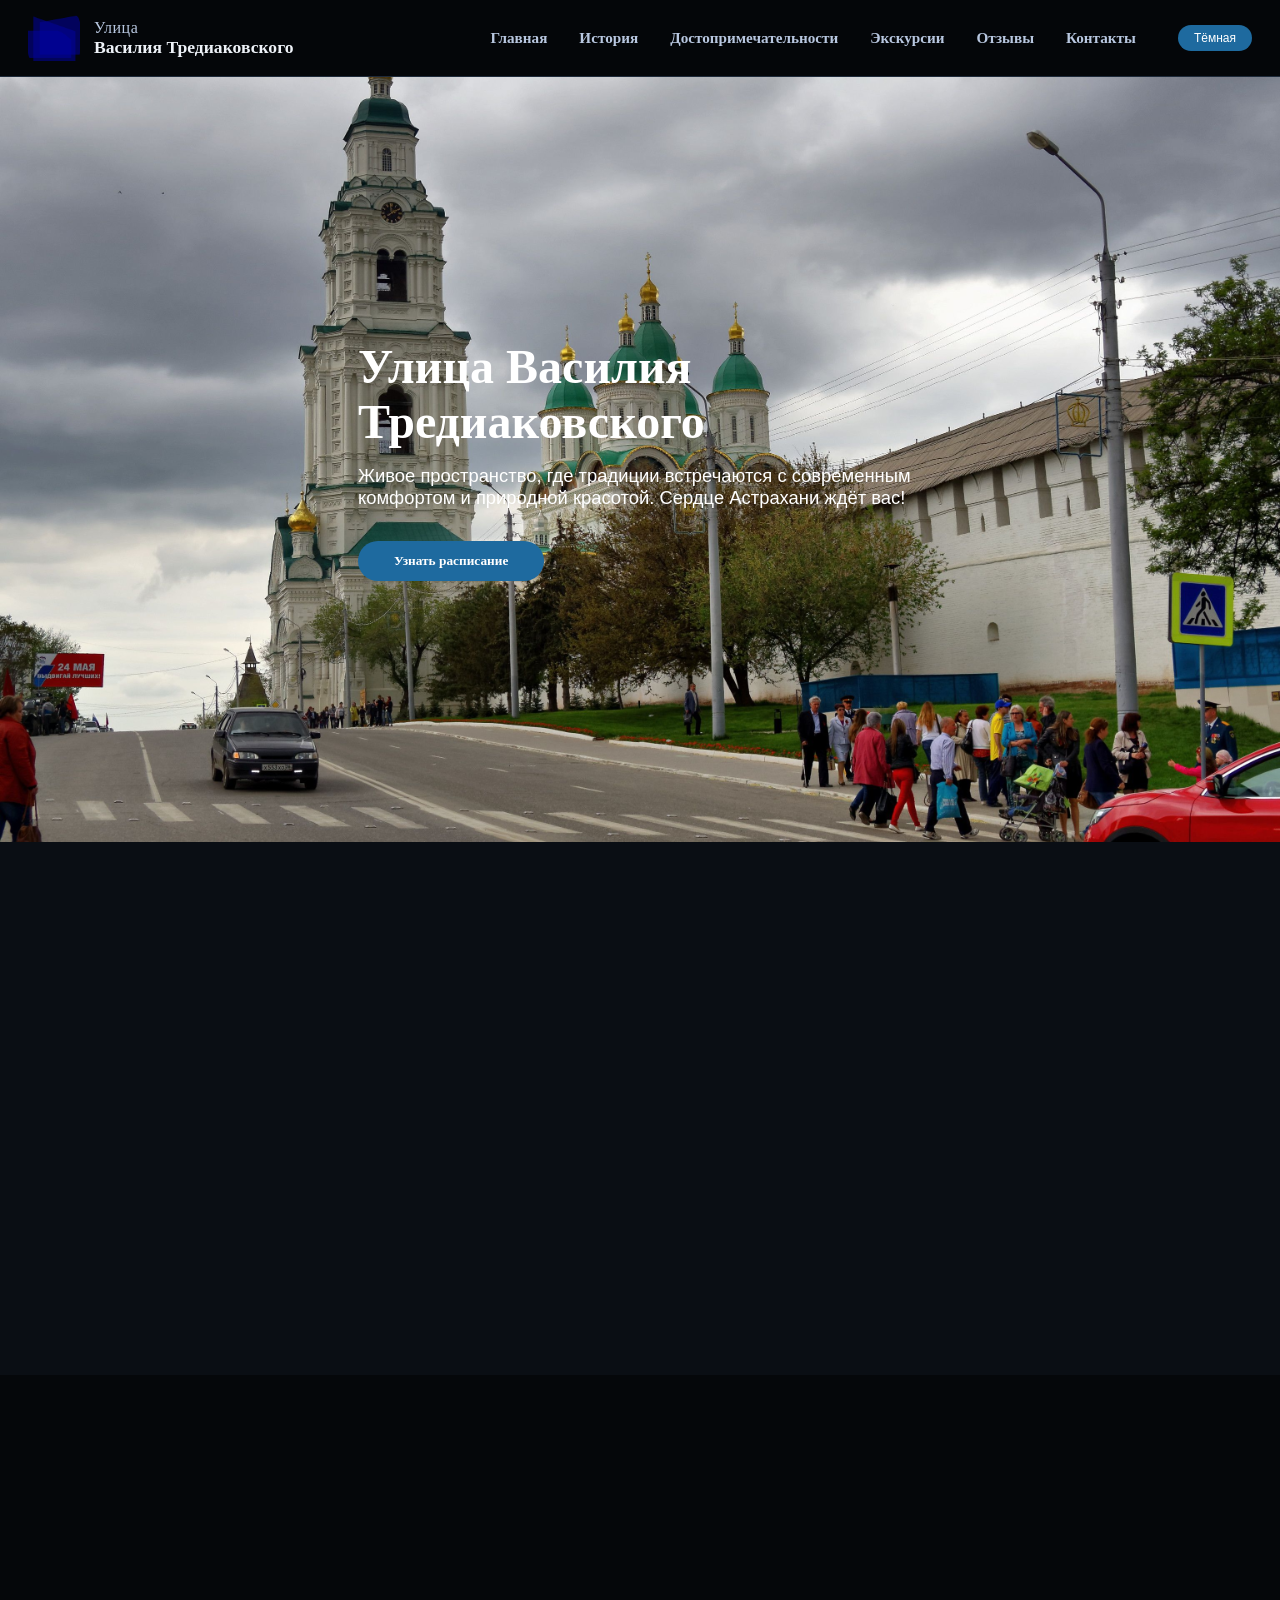
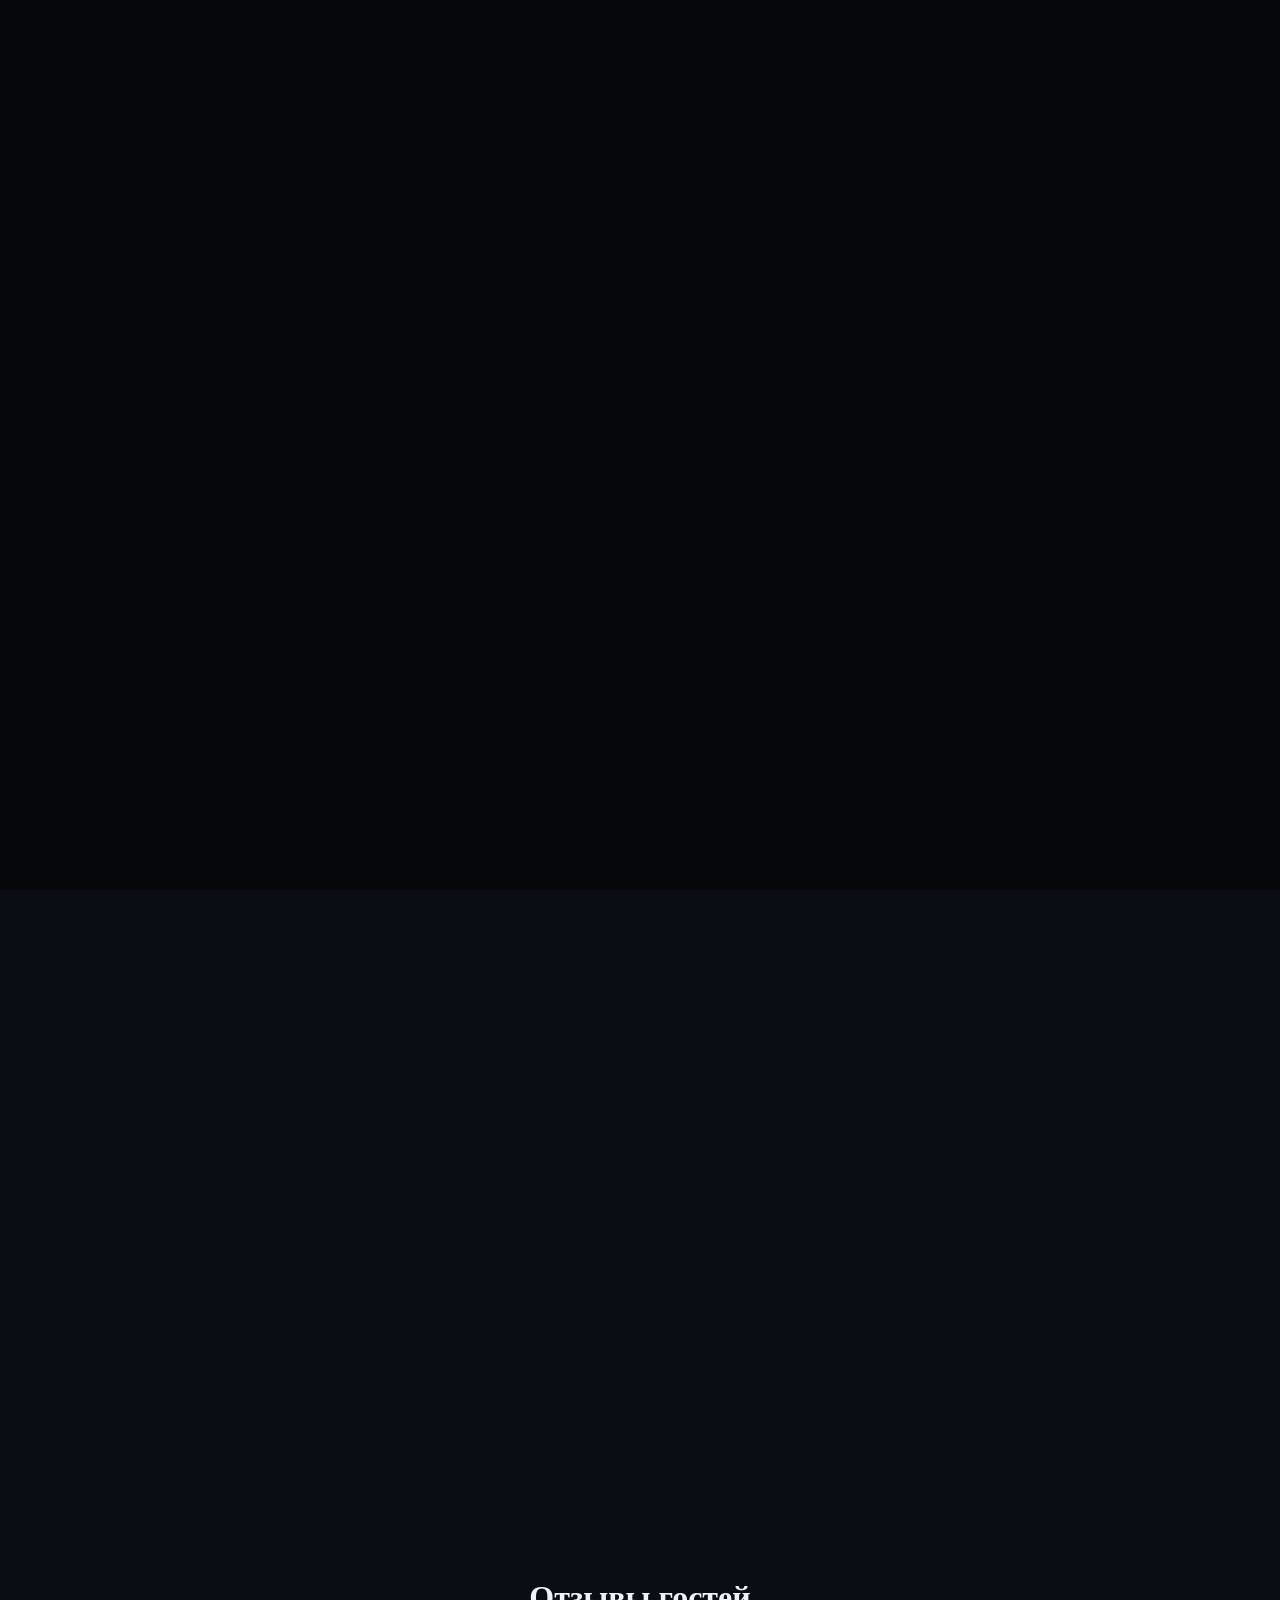
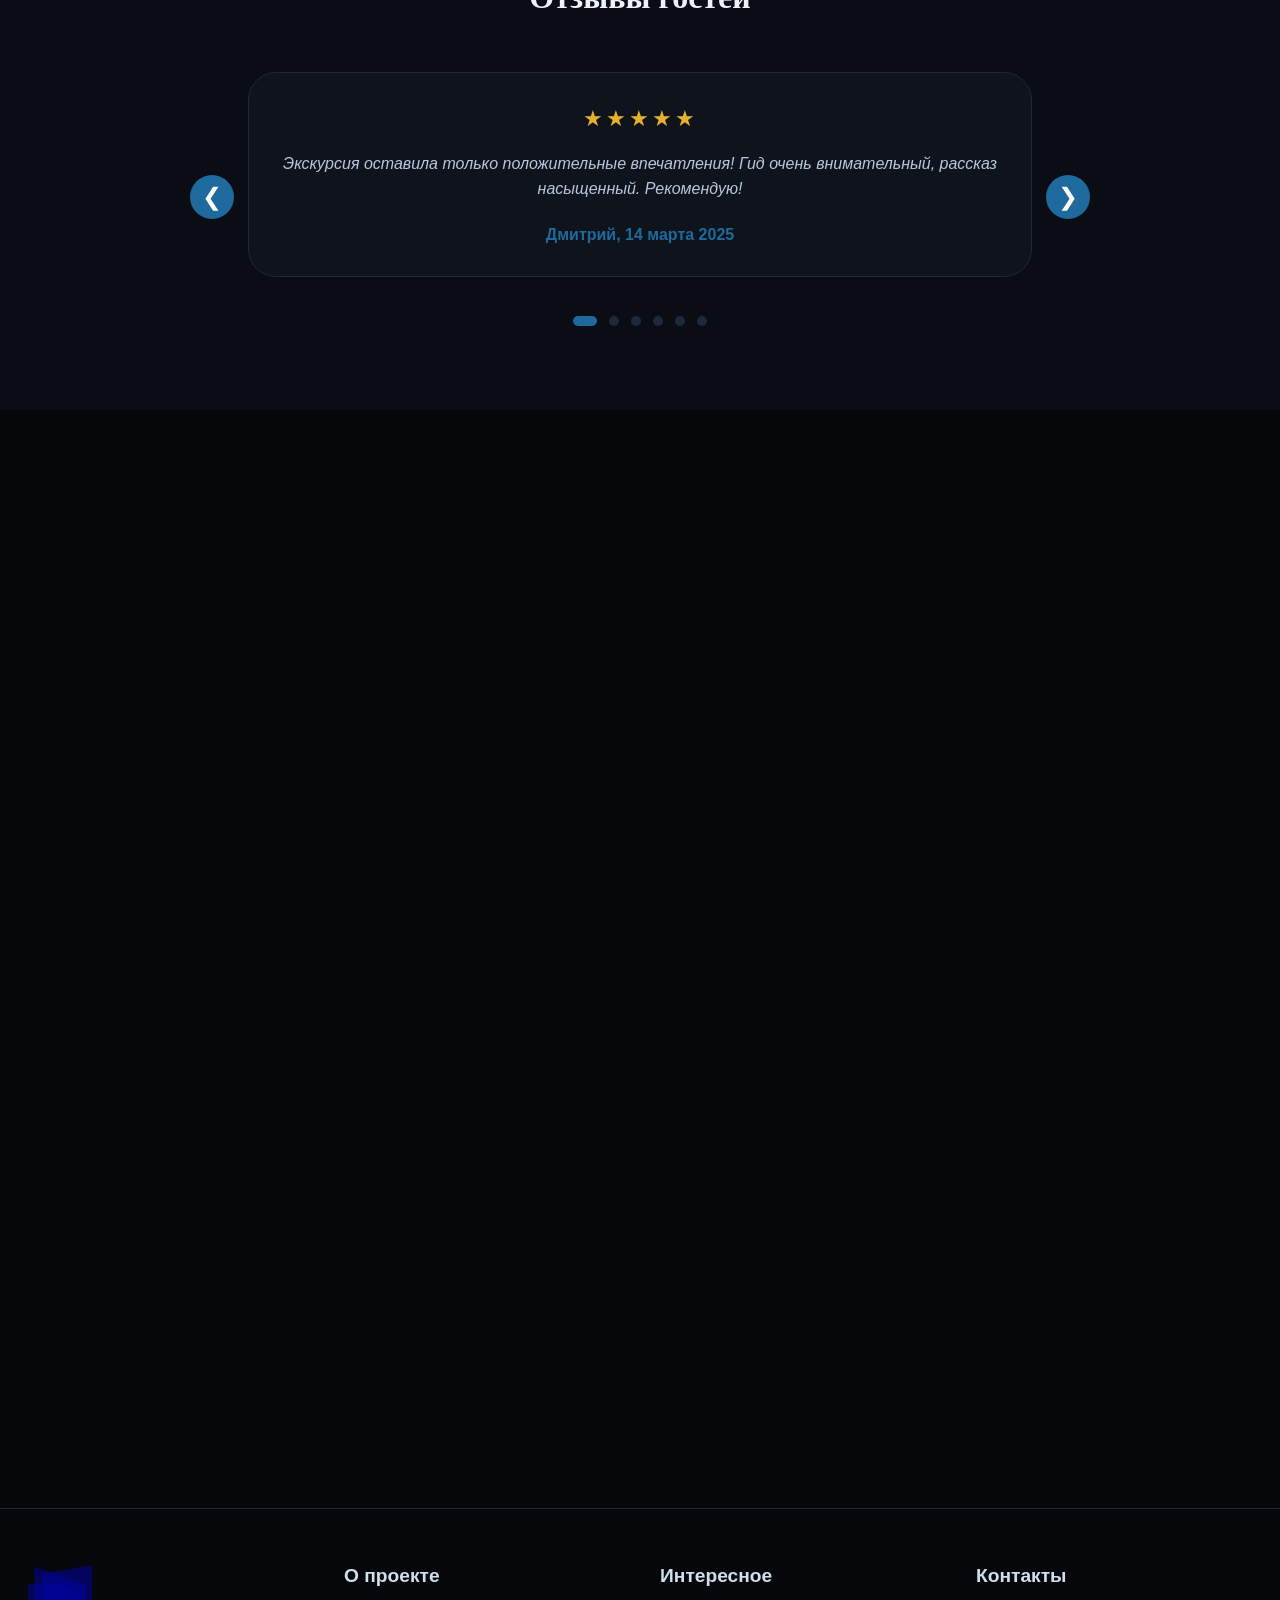
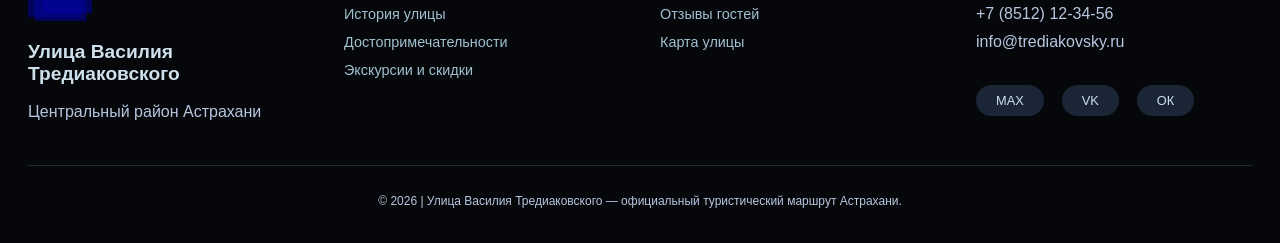
==== index.html @ 089f598d "Add files via upload" ====
<!DOCTYPE html>
<html lang="ru">

<head>
    <meta charset="UTF-8">
    <meta name="viewport" content="width=device-width, initial-scale=1.0, user-scalable=yes">
    <title>Улица Василия Тредиаковского | Астрахань</title>
    <link rel="stylesheet" href="./css/style.css">
    <script src="https://api-maps.yandex.ru/2.1/?&lang=ru_RU" type="text/javascript"></script>
</head>

<body>
    <header class="navbar">
        <div class="nav-container">
            <div class="logo">
                <img class="logo-img" src="/images/logo1.png" alt="Логотип улицы" loading="lazy">
                <div class="logo-text">
                    <span class="top">Улица</span>
                    <span class="main">Василия Тредиаковского</span>
                </div>
            </div>
            <div class="hamburger" id="hamburger"><span></span><span></span><span></span></div>
            <ul class="nav-menu" id="navMenu">
                <li><a data-link="home">Главная</a></li>
                <li><a data-link="history">История</a></li>
                <li><a data-link="sights">Достопримечательности</a></li>
                <li><a data-link="offers">Экскурсии</a></li>
                <li><a data-link="reviews">Отзывы</a></li>
                <li><a data-link="contact">Контакты</a></li>
                <li><button class="theme-toggle" id="themeToggle">Тёмная</button></li>
            </ul>
        </div>
        <div id="menuOverlay" class="menu-overlay"></div>
    </header>

    <main>
        <section id="home" class="hero">
            <div class="container hero-content">
                <h1>Улица Василия Тредиаковского</h1>
                <p>Живое пространство, где традиции встречаются с современным комфортом и природной красотой. Сердце
                    Астрахани ждёт вас!</p>
                <button class="btn-hero" id="exploreBtn">Узнать расписание</button>
            </div>
        </section>

        <section id="history" class="history">
            <div class="container two-col animate-on-scroll">
                <div class="history-img"><img src="/images/История.jpg" alt="Астрахань историческая" loading="lazy">
                </div>
                <div class="history-text">
                    <h2>История в камне и зелени</h2>
                    <p>Улица Василия Тредиаковского — старейшая магистраль центра Астрахани. Названная в честь великого
                        поэта, она помнит купеческие особняки и шумные базары. Сегодня здесь переплелись архитектурное
                        наследие XIX века, уютные кафе и аллеи.</p>
                    <p>Прочувствуйте дух старого города, который вдохновляет путешественников.</p>
                </div>
            </div>
        </section>

        <section id="sights" class="sights">
            <div class="container">
                <h2 class="animate-on-scroll">Достопримечательности</h2>
                <div class="cards-grid">
                    <div class="card animate-on-scroll">
                        <div class="card-img" style="background-image: url('/images/Zhitnaya_Tower.webp');"></div>
                        <div class="card-content">
                            <h3>Житная башня</h3>
                            <p>Южная глухая башня, сохранившаяся с момента постройки кремля. Получила название от
                                примыкавшей к южной стене кремля «маленькой крепостицы», называвшейся Житным двором.
                                Была самой небольшой из всех кремлёвских башен.</p>
                        </div>
                    </div>
                    <div class="card animate-on-scroll">
                        <div class="card-img" style="background-image: url('/images/Никольский_надвратный_храм.jpg');">
                        </div>
                        <div class="card-content">
                            <h3>Никольский надвратный храм</h3>
                            <p>Никольский надвратный храм — действующий православный храм в Астрахани, расположенный в
                                стенах Астраханского кремля по адресу: улица Василия Тредиаковского, 2/10. Это памятник
                                архитектуры, построенный в 1738 году в стиле русской средневековой архитектуры.</p>
                        </div>
                    </div>
                    <div class="card animate-on-scroll">
                        <div class="card-img" style="background-image: url('/images/Успенский_собор.jpg');"></div>
                        <div class="card-content">
                            <h3>Успенский собор</h3>
                            <p>Двухэтажный храм кубической формы с пятью куполами, высота — 75 м. Построен в 1697–1710
                                годах под руководством зодчего Дорофея Мякишева. В 1928 году собор был закрыт, а в 1992
                                году возвращён Церкви.</p>
                        </div>
                    </div>
                    <div class="card animate-on-scroll">
                        <div class="card-img" style="background-image: url('/images/Артиллерийский_цейхгауз.jpg');">
                        </div>
                        <div class="card-content">
                            <h3>Артиллерийский цейхгауз</h3>
                            <p>Бывшая оружейная и склад, сегодня — музейно-выставочный комплекс. Здесь проходят
                                фотовыставки, фестивали и другие мероприятия.</p>
                        </div>
                    </div>
                    <div class="card animate-on-scroll">
                        <div class="card-img"
                            style="background-image: url('/images/Гауптвахта_Астраханского_гарнизона.jpg');"></div>
                        <div class="card-content">
                            <h3>Гауптвахта Астраханского гарнизона</h3>
                            <p>Бывшая оружейная и склад, сегодня — крупнейший выставочный центр Астрахани и юга России.
                                Здесь проходят фотовыставки, фестивали и другие мероприятия.</p>
                        </div>
                    </div>
                    <div class="card animate-on-scroll">
                        <div class="card-img" style="background-image: url('/images/Троицкий_собор.jpg');"></div>
                        <div class="card-content">
                            <h3>Троицкий собор</h3>
                            <p>Архитектурный комплекс в древнерусском стиле с медными луковичными куполами, покрытыми
                                зелёной патиной. Первый деревянный храм был построен в 1576 году, к 1603 году на его
                                месте возвели каменный собор, который сгорел в 1623 году, но вскоре был восстановлен.
                            </p>
                        </div>
                    </div>
                </div>
            </div>
        </section>

        <section id="offers" class="offer-block">
            <div class="container offer-flex">
                <div class="discount-card animate-on-scroll">
                    <h3>Персональная скидка</h3>
                    <div class="big-discount">-20%</div>
                    <p>Для студентов и школьников при предъявлении билета. Экскурсия с гидом, тайны старины.</p>
                </div>
                <div class="vertical-schedule animate-on-scroll">
                    <h3>Расписание экскурсий</h3>
                    <div class="schedule-list">
                        <div class="schedule-row"><span>Понедельник</span><span>11:00–12:30</span></div>
                        <div class="schedule-row"><span>Вторник</span><span>13:00–14:30</span></div>
                        <div class="schedule-row"><span>Среда</span><span>09:30–11:00</span></div>
                        <div class="schedule-row"><span>Четверг</span><span>16:00–17:30</span></div>
                        <div class="schedule-row"><span>Пятница</span><span>12:15–13:45</span></div>
                        <div class="schedule-row"><span>Суббота</span><span>10:00–11:30</span></div>
                        <div class="schedule-row"><span>Воскресенье</span><span>Выходной</span></div>
                    </div>
                </div>
            </div>
        </section>

        <section id="reviews" class="reviews-section">
            <div class="container">
                <h2>Отзывы гостей</h2>
                <div class="testimonial-carousel">
                    <button class="carousel-btn btn-prev-review" id="prevReviewBtn">❮</button>
                    <div class="review-slide-container">
                        <div class="review-track" id="reviewTrack">
                            <div class="review-item">
                                <div class="review-card">
                                    <div class="review-stars">★★★★★</div>
                                    <div class="review-text">Экскурсия оставила только положительные впечатления! Гид
                                        очень внимательный, рассказ насыщенный. Рекомендую!</div>
                                    <div class="review-name">Дмитрий, 14 марта 2025</div>
                                </div>
                            </div>
                            <div class="review-item">
                                <div class="review-card">
                                    <div class="review-stars">★★★★★</div>
                                    <div class="review-text">Потрясающая прогулка! Улица Тредиаковского — жемчужина.
                                        Очень атмосферно, спасибо гиду.</div>
                                    <div class="review-name">Анна С., 2 апреля 2025</div>
                                </div>
                            </div>
                            <div class="review-item">
                                <div class="review-card">
                                    <div class="review-stars">★★★★★</div>
                                    <div class="review-text">Красивейшие особняки, скидка для студентов приятно удивила.
                                        Обязательно вернусь!</div>
                                    <div class="review-name">Михаил К., 22 марта 2025</div>
                                </div>
                            </div>
                            <div class="review-item">
                                <div class="review-card">
                                    <div class="review-stars">★★★★★</div>
                                    <div class="review-text">Очень познавательно! Узнал много нового об истории
                                        Астрахани.</div>
                                    <div class="review-name">Елена, 10 апреля 2025</div>
                                </div>
                            </div>
                            <div class="review-item">
                                <div class="review-card">
                                    <div class="review-stars">★★★★★</div>
                                    <div class="review-text">Лучшая прогулка по центру! Гид — профессионал, улица очень
                                        красивая.</div>
                                    <div class="review-name">Павел, 5 марта 2025</div>
                                </div>
                            </div>
                            <div class="review-item">
                                <div class="review-card">
                                    <div class="review-stars">★★★★★</div>
                                    <div class="review-text">Великолепная экскурсия! Обязательно приду снова.</div>
                                    <div class="review-name">Ольга, 1 мая 2025</div>
                                </div>
                            </div>
                        </div>
                    </div>
                    <button class="carousel-btn btn-next-review" id="nextReviewBtn">❯</button>
                    <div class="review-dots" id="reviewDots"></div>
                </div>
            </div>
        </section>

        <section id="contact" class="form-section">
            <div class="container">
                <div class="form-card animate-on-scroll">
                    <h3>Напишите нам</h3>
                    <form id="feedbackForm">
                        <div class="form-group"><input type="text" id="userName" placeholder="Ваше имя"><span
                                class="error-msg" id="nameError">Минимум 2 символа</span></div>
                        <div class="form-group"><input type="email" id="userEmail" placeholder="Электронная почта"><span
                                class="error-msg" id="emailError">Введите корректный email</span></div>
                        <div class="form-group"><textarea id="userMessage" rows="3"
                                placeholder="Ваше сообщение..."></textarea><span class="error-msg"
                                id="messageError">Напишите сообщение</span></div>
                        <button type="submit" class="submit-btn">Отправить сообщение</button>
                    </form>
                </div>
            </div>
        </section>

        <div class="map-section" id="mapSection">
            <div id="yandexMap" style="width: 100%; height: 100%;"></div>
        </div>
    </main>

    <footer class="footer">
        <div class="footer-container">
            <div class="footer-grid">
                <div class="footer-col">
                    <img class="footer-logo" src="/images/logo1.png" alt="Логотип" loading="lazy">
                    <div class="footer-title">Улица Василия Тредиаковского</div>
                    <div>Центральный район Астрахани</div>
                </div>
                <div class="footer-col">
                    <div class="footer-title">О проекте</div>
                    <ul class="footer-links">
                        <li><a data-link="history">История улицы</a></li>
                        <li><a data-link="sights">Достопримечательности</a></li>
                        <li><a data-link="offers">Экскурсии и скидки</a></li>
                    </ul>
                </div>
                <div class="footer-col">
                    <div class="footer-title">Интересное</div>
                    <ul class="footer-links">
                        <li><a data-link="reviews">Отзывы гостей</a></li>
                        <li><a data-link="mapSection">Карта улицы</a></li>
                    </ul>
                </div>
                <div class="footer-col">
                    <div class="footer-title">Контакты</div>
                    <ul class="footer-links">
                        <li>+7 (8512) 12-34-56</li>
                        <li>info@trediakovsky.ru</li>
                    </ul>
                    <div class="footer-social"><a href="#">MAX</a><a href="#">VK</a><a href="#">ОК</a></div>
                </div>
            </div>
            <div class="footer-bottom">© 2026 | Улица Василия Тредиаковского — официальный туристический маршрут
                Астрахани.</div>
        </div>
    </footer>

    <script src="./js/main.js"></script>
</body>

</html>
---- css/style.css ----
* {
    margin: 0;
    padding: 0;
    box-sizing: border-box;
}

:root {
    --bg-primary: #05070a;
    --bg-secondary: #0a0e14;
    --bg-card: #0f141c;
    --text-primary: #eef2f8;
    --text-secondary: #b8c7e0;
    --accent: #1e6a9f;
    --accent-hover: #2a7fb8;
    --accent-light: #1a5a8a;
    --border: #1e2a3a;
    --shadow: 0 10px 25px rgba(0, 0, 0, 0.6);
    --transition: all 0.3s cubic-bezier(0.25, 0.46, 0.45, 0.94);
}

body.light {
    --bg-primary: #f4f9fe;
    --bg-secondary: #ffffff;
    --bg-card: #ffffff;
    --text-primary: #1e3a4d;
    --text-secondary: #2c5a74;
    --accent: #2a7f9c;
    --accent-hover: #3e95b5;
    --border: #cde0ec;
    --shadow: 0 10px 25px rgba(0, 0, 0, 0.08);
}

body {
    font-family: sans-serif;
    background: var(--bg-primary);
    color: var(--text-primary);
    transition: background 0.3s ease, color 0.3s ease;
    overflow-x: hidden;
    width: 100%;
}

html {
    scroll-behavior: smooth;
    overflow-x: hidden;
    width: 100%;
}

h1,
h2,
h3,
.logo-text,
.nav-menu a,
.btn-hero {
    font-family: 'Georgia', serif;
    font-weight: 600;
}

h2 {
    font-size: 2rem;
    text-align: center;
    margin-bottom: 48px;
    color: var(--text-primary);
}

.container {
    max-width: 1280px;
    margin: 0 auto;
    padding: 0 28px;
    width: 100%;
}

.animate-on-scroll {
    opacity: 0;
    transform: translateY(30px);
    transition: opacity 0.8s cubic-bezier(0.2, 0.9, 0.4, 1.1), transform 0.8s cubic-bezier(0.2, 0.9, 0.4, 1.1);
}

.animate-on-scroll.visible {
    opacity: 1;
    transform: translateY(0);
}

.hero {
    background: url('/images/Улица_Василия_Тредиаковского.jpg') center/cover fixed;
    background-blend-mode: overlay;
    min-height: 85vh;
    display: flex;
    align-items: center;
    width: 100%;
}

.hero-content {
    max-width: 620px;
    color: white;
    animation: fadeSlide 0.9s ease-out;
}

@keyframes fadeSlide {
    0% {
        opacity: 0;
        transform: translateY(35px);
    }

    100% {
        opacity: 1;
        transform: translateY(0);
    }
}

.hero-content h1 {
    font-size: 3rem;
    margin-bottom: 1rem;
}

.hero-content p {
    font-size: 1.15rem;
    margin-bottom: 2rem;
}

.btn-hero {
    background: var(--accent);
    border: none;
    padding: 12px 36px;
    border-radius: 44px;
    font-weight: 600;
    color: white;
    transition: var(--transition);
    cursor: pointer;
}

.btn-hero:active {
    transform: scale(0.96);
}

.btn-hero:hover {
    background: var(--accent-hover);
    transform: translateY(-2px);
}

.navbar {
    background: rgba(5, 7, 10, 0.95);
    backdrop-filter: blur(10px);
    position: sticky;
    top: 0;
    z-index: 1100;
    border-bottom: 1px solid var(--border);
    width: 100%;
}

body.light .navbar {
    background: rgba(255, 255, 255, 0.95);
}

.nav-container {
    display: flex;
    justify-content: space-between;
    align-items: center;
    padding: 12px 28px;
    max-width: 1400px;
    margin: 0 auto;
    gap: 20px;
    width: 100%;
}

.logo {
    display: flex;
    align-items: center;
    gap: 14px;
    flex-shrink: 0;
}

.logo-img {
    width: 52px;
    height: 52px;
    object-fit: contain;
    border-radius: 12px;
}

.logo-text {
    display: flex;
    flex-direction: column;
    line-height: 1.2;
}

.logo-text .top {
    font-size: 1rem;
    font-weight: 500;
    color: var(--text-secondary);
    letter-spacing: 0.5px;
}

.logo-text .main {
    font-size: 1.1rem;
    font-weight: 700;
    color: var(--text-primary);
}

.nav-menu {
    display: flex;
    gap: 2rem;
    list-style: none;
    align-items: center;
    margin-left: auto;
}

.nav-menu li a {
    text-decoration: none;
    font-weight: 600;
    color: var(--text-secondary);
    transition: var(--transition);
    cursor: pointer;
    font-size: 0.95rem;
}

.nav-menu li a:hover {
    color: var(--accent);
    transform: translateY(-1px);
}

.theme-toggle {
    background: var(--accent);
    border: none;
    border-radius: 40px;
    padding: 6px 16px;
    color: white;
    cursor: pointer;
    font-size: 0.75rem;
    font-weight: 500;
    transition: var(--transition);
    margin-left: 10px;
}

.theme-toggle:hover {
    background: var(--accent-hover);
    transform: scale(1.02);
}

.hamburger {
    display: none;
    flex-direction: column;
    gap: 5px;
    cursor: pointer;
    z-index: 1101;
}

.hamburger span {
    width: 26px;
    height: 2.5px;
    background: var(--text-primary);
    border-radius: 4px;
    transition: var(--transition);
}

.menu-overlay {
    position: fixed;
    top: 0;
    left: 0;
    width: 100%;
    height: 100%;
    background: rgba(0, 0, 0, 0.8);
    backdrop-filter: blur(4px);
    z-index: 1050;
    opacity: 0;
    visibility: hidden;
    transition: opacity 0.25s ease;
}

.menu-overlay.active {
    opacity: 1;
    visibility: visible;
}

.history {
    padding: 80px 0;
    background: var(--bg-secondary);
    width: 100%;
}

.two-col {
    display: flex;
    gap: 50px;
    align-items: center;
    flex-wrap: wrap;
    width: 100%;
}

.history-img {
    flex: 1;
    border-radius: 24px;
    overflow: hidden;
    box-shadow: var(--shadow);
}

.history-img img {
    width: 100%;
    display: block;
    transition: var(--transition);
}

.history-img:hover img {
    transform: scale(1.02);
}

.history-text {
    flex: 1;
    background: var(--bg-card);
    padding: 28px;
    border-radius: 24px;
}

.history-text p {
    line-height: 1.55;
    color: var(--text-secondary);
    margin-bottom: 1rem;
}

.sights {
    padding: 80px 0;
    background: var(--bg-primary);
    width: 100%;
}

.cards-grid {
    display: grid;
    grid-template-columns: repeat(3, 1fr);
    gap: 30px;
    width: 100%;
}

.card {
    background: var(--bg-card);
    border-radius: 24px;
    overflow: hidden;
    transition: var(--transition);
    box-shadow: var(--shadow);
    cursor: pointer;
    border: 1px solid var(--border);
}

.card:hover {
    transform: translateY(-8px);
}

.card-img {
    height: 210px;
    background-size: cover;
    background-position: center;
    transition: transform 0.5s;
}

.card:hover .card-img {
    transform: scale(1.03);
}

.card-content {
    padding: 22px 24px 26px;
}

.card-content h3 {
    color: var(--text-primary);
    font-size: 1.4rem;
    margin-bottom: 8px;
}

.offer-block {
    padding: 80px 0;
    background: var(--bg-secondary);
    width: 100%;
}

.offer-flex {
    display: flex;
    gap: 45px;
    flex-wrap: wrap;
    width: 100%;
}

.discount-card,
.vertical-schedule {
    flex: 1;
    background: var(--bg-card);
    border-radius: 32px;
    padding: 2rem;
    border: 1px solid var(--border);
    box-shadow: var(--shadow);
}

.discount-card h3 {
    font-size: 1.8rem;
    margin-bottom: 1rem;
}

.big-discount {
    font-size: 2.8rem;
    font-weight: 800;
    background: var(--bg-primary);
    display: inline-block;
    padding: 0.2rem 1.5rem;
    border-radius: 60px;
    margin: 16px 0;
}

.vertical-schedule h3 {
    font-size: 1.7rem;
    margin-bottom: 24px;
    border-left: 4px solid var(--accent);
    padding-left: 18px;
}

.schedule-list {
    display: flex;
    flex-direction: column;
    gap: 12px;
}

.schedule-row {
    display: flex;
    justify-content: space-between;
    background: rgba(30, 106, 159, 0.1);
    border-radius: 50px;
    padding: 10px 22px;
}

.reviews-section {
    padding: 70px 0 80px;
    background: var(--bg-secondary);
    width: 100%;
}

.testimonial-carousel {
    max-width: 900px;
    margin: 0 auto;
    position: relative;
    padding: 0 50px;
}

.review-slide-container {
    overflow: hidden;
}

.review-track {
    display: flex;
    transition: transform 0.5s cubic-bezier(0.25, 0.9, 0.4, 1);
    will-change: transform;
}

.review-item {
    flex: 0 0 100%;
    padding: 8px;
}

.review-card {
    background: var(--bg-card);
    padding: 32px;
    text-align: center;
    border-radius: 28px;
    border: 1px solid var(--border);
}

.review-stars {
    color: #e6b12e;
    font-size: 1.4rem;
    letter-spacing: 3px;
    margin-bottom: 20px;
}

.review-text {
    font-size: 1rem;
    line-height: 1.55;
    color: var(--text-secondary);
    margin-bottom: 24px;
    font-style: italic;
}

.review-name {
    font-weight: 700;
    color: var(--accent);
    font-size: 1rem;
}

.carousel-btn {
    position: absolute;
    top: 50%;
    transform: translateY(-50%);
    background: var(--accent);
    border: none;
    width: 44px;
    height: 44px;
    border-radius: 60px;
    color: white;
    font-size: 1.5rem;
    cursor: pointer;
    transition: var(--transition);
    z-index: 10;
    display: flex;
    align-items: center;
    justify-content: center;
}

.carousel-btn:hover {
    background: var(--accent-hover);
}

.btn-prev-review {
    left: 0;
}

.btn-next-review {
    right: 0;
}

.review-dots {
    text-align: center;
    margin-top: 28px;
}

.review-dot {
    display: inline-block;
    width: 10px;
    height: 10px;
    background: var(--border);
    border-radius: 50%;
    margin: 0 6px;
    cursor: pointer;
    transition: var(--transition);
    position: relative;
}

.review-dot.active-dot {
    background: var(--accent);
    width: 24px;
    border-radius: 12px;
}

.form-section {
    padding: 70px 0;
    background: var(--bg-primary);
    width: 100%;
}

.form-card {
    max-width: 650px;
    margin: 0 auto;
    background: var(--bg-card);
    border-radius: 48px;
    padding: 44px;
    border: 1px solid var(--border);
}

.form-card h3 {
    font-size: 1.8rem;
    text-align: center;
    margin-bottom: 32px;
}

.form-group {
    margin-bottom: 24px;
    position: relative;
}

.form-group input,
.form-group textarea {
    width: 100%;
    padding: 14px 20px;
    border-radius: 60px;
    border: 1px solid var(--border);
    background: var(--bg-primary);
    color: var(--text-primary);
    font-size: 1rem;
}

.form-group textarea {
    border-radius: 28px;
}

.error-msg {
    color: #e6a0a0;
    font-size: 0.7rem;
    margin-top: 6px;
    margin-left: 20px;
    display: block;
    opacity: 0;
    transition: opacity 0.2s;
}

.error-msg.show {
    opacity: 1;
}

.submit-btn {
    background: var(--accent);
    color: white;
    border: none;
    padding: 14px 32px;
    border-radius: 60px;
    font-weight: 600;
    width: 100%;
    cursor: pointer;
    transition: var(--transition);
}

.submit-btn:hover {
    background: var(--accent-hover);
    transform: translateY(-2px);
}

.map-section {
    height: 450px;
    width: 100%;
}

#yandexMap {
    width: 100%;
    height: 100%;
}

.footer {
    background: #05070a;
    color: #b8c7e0;
    padding: 56px 0 32px;
    border-top: 1px solid #1e2a3a;
    width: 100%;
}

body.light .footer {
    background: #e2edf5;
    color: #2a586e;
    border-top-color: #c8dae5;
}

.footer-container {
    max-width: 1280px;
    margin: 0 auto;
    padding: 0 28px;
    width: 100%;
}

.footer-grid {
    display: grid;
    grid-template-columns: repeat(4, 1fr);
    gap: 40px;
    margin-bottom: 44px;
}

.footer-col {
    display: flex;
    flex-direction: column;
    gap: 12px;
}

.footer-logo {
    width: 64px;
    height: auto;
    margin-bottom: 8px;
}

.footer-title {
    font-size: 1.2rem;
    font-weight: 700;
    color: #cde0ec;
    margin-bottom: 6px;
}

body.light .footer-title {
    color: #1e5f78;
}

.footer-links {
    list-style: none;
}

.footer-links li {
    margin-bottom: 10px;
}

.footer-links a,
.footer-links span {
    color: #a0c0d0;
    text-decoration: none;
    font-size: 0.9rem;
    transition: var(--transition);
    cursor: pointer;
}

body.light .footer-links a,
body.light .footer-links span {
    color: #3a6e86;
}

.footer-links a:hover,
.footer-links span:hover {
    color: var(--accent);
    padding-left: 4px;
}

.footer-social {
    display: flex;
    gap: 18px;
    margin-top: 12px;
}

.footer-social a {
    background: #1a2535;
    padding: 8px 20px;
    border-radius: 40px;
    color: #cde0ec;
    text-decoration: none;
    font-size: 0.8rem;
    transition: var(--transition);
}

body.light .footer-social a {
    background: #cbdde8;
    color: #2a586e;
}

.footer-social a:hover {
    background: var(--accent);
    transform: translateY(-2px);
    color: white;
}

.footer-bottom {
    text-align: center;
    padding-top: 28px;
    border-top: 1px solid #1e2a3a;
    font-size: 0.75rem;
}

@media (max-width: 1200px) {
    .container {
        max-width: 960px;
        padding: 0 24px;
    }

    .cards-grid {
        gap: 20px;
    }

    .card-content {
        padding: 18px 20px 22px;
    }

    .card-content h3 {
        font-size: 1.3rem;
    }

    .hero-content h1 {
        font-size: 2.5rem;
    }

    .footer-grid {
        gap: 30px;
    }
}

@media (max-width: 768px) {
    .container {
        max-width: 720px;
        padding: 0 20px;
    }

    h2 {
        font-size: 1.75rem;
        margin-bottom: 35px;
    }

    .hamburger {
        display: flex;
    }

    .nav-menu .theme-toggle {
        display: block;
        margin: 20px 0 0 0;
        padding: 10px 24px;
        width: auto;
    }

    .nav-menu {
        position: fixed;
        top: 0;
        right: -100%;
        width: 280px;
        height: 100vh;
        background: var(--bg-secondary);
        flex-direction: column;
        gap: 1rem;
        padding: 5rem 2rem;
        transition: right 0.3s ease;
        z-index: 1060;
        align-items: flex-start;
        display: flex;
        box-shadow: -5px 0 25px rgba(0, 0, 0, 0.3);
        margin-left: 0;
        backdrop-filter: blur(10px);
    }

    .nav-menu.active {
        right: 0;
    }

    .nav-menu li {
        width: 100%;
    }

    .nav-menu li a {
        font-size: 1.1rem;
        padding: 12px 0;
        display: block;
        width: 100%;
    }

    .navbar .theme-toggle {
        display: none;
    }

    .hero {
        min-height: 65vh;
        background-attachment: scroll;
    }

    .hero-content h1 {
        font-size: 2rem;
    }

    .hero-content p {
        font-size: 1rem;
    }

    .btn-hero {
        padding: 10px 28px;
    }

    .history {
        padding: 60px 0;
    }

    .two-col {
        gap: 35px;
        flex-direction: column;
    }

    .history-text {
        padding: 22px;
    }

    .history-text h2 {
        font-size: 1.6rem;
        text-align: center;
    }

    .sights {
        padding: 60px 0;
    }

    .cards-grid {
        grid-template-columns: repeat(2, 1fr);
        gap: 25px;
    }

    .card-img {
        height: 190px;
    }

    .offer-block {
        padding: 60px 0;
    }

    .offer-flex {
        gap: 30px;
    }

    .discount-card h3 {
        font-size: 1.5rem;
    }

    .big-discount {
        font-size: 2.2rem;
        padding: 0.15rem 1.2rem;
    }

    .vertical-schedule h3 {
        font-size: 1.4rem;
    }

    .schedule-row {
        padding: 8px 18px;
    }

    .reviews-section {
        padding: 55px 0 65px;
    }

    .testimonial-carousel {
        padding: 0 40px;
    }

    .carousel-btn {
        width: 38px;
        height: 38px;
        font-size: 1.2rem;
    }

    .review-card {
        padding: 25px;
    }

    .review-stars {
        font-size: 1.2rem;
        letter-spacing: 2px;
    }

    .review-text {
        font-size: 0.95rem;
    }

    .form-section {
        padding: 55px 0;
    }

    .form-card {
        padding: 35px;
        border-radius: 36px;
    }

    .form-card h3 {
        font-size: 1.6rem;
        margin-bottom: 28px;
    }

    .map-section {
        height: 380px;
    }

    .footer {
        padding: 45px 0 25px;
    }

    .footer-grid {
        grid-template-columns: repeat(2, 1fr);
        gap: 35px;
    }

    .footer-col {
        align-items: flex-start;
    }

    .footer-title {
        font-size: 1.1rem;
    }

    .footer-links a,
    .footer-links span {
        font-size: 0.85rem;
    }

    .footer-social {
        gap: 12px;
    }

    .footer-social a {
        padding: 6px 16px;
        font-size: 0.75rem;
    }

    .footer-bottom {
        font-size: 0.7rem;
        padding-top: 22px;
    }
}

@media (max-width: 391px) {

    body,
    html {
        overflow-x: hidden;
        width: 100%;
    }

    .container {
        padding: 0 15px;
        width: 100%;
        max-width: 100%;
        overflow-x: hidden;
    }

    .nav-container {
        padding: 10px 15px;
        width: 100%;
    }

    .logo-img {
        width: 38px;
        height: 38px;
    }

    .logo-text .top {
        font-size: 0.65rem;
    }

    .logo-text .main {
        font-size: 0.75rem;
    }

    .hero {
        min-height: 55vh;
        background-attachment: scroll;
        width: 100%;
    }

    .hero-content {
        width: 100%;
    }

    .hero-content h1 {
        font-size: 1.5rem;
    }

    .hero-content p {
        font-size: 0.85rem;
    }

    .btn-hero {
        padding: 8px 22px;
        font-size: 0.85rem;
    }

    .history {
        padding: 40px 0;
        width: 100%;
    }

    .two-col {
        flex-direction: column;
        gap: 20px;
        width: 100%;
    }

    .history-text {
        padding: 15px;
        width: 100%;
    }

    .history-text h2 {
        font-size: 1.3rem;
        text-align: center;
    }

    .history-text p {
        font-size: 0.85rem;
    }

    h2 {
        font-size: 1.35rem;
        margin-bottom: 25px;
    }

    .sights {
        padding: 40px 0;
        width: 100%;
    }

    .cards-grid {
        display: flex;
        flex-direction: column;
        gap: 20px;
        width: 100%;
    }

    .card {
        width: 100%;
        margin: 0;
    }

    .card-img {
        height: 170px;
    }

    .card-content {
        padding: 15px;
    }

    .card-content h3 {
        font-size: 1.2rem;
    }

    .card-content p {
        font-size: 0.85rem;
        word-wrap: break-word;
        overflow-wrap: break-word;
    }

    .offer-block {
        padding: 40px 0;
        width: 100%;
    }

    .offer-flex {
        flex-direction: column;
        gap: 20px;
        width: 100%;
    }

    .discount-card,
    .vertical-schedule {
        padding: 1.2rem;
        width: 100%;
    }

    .discount-card h3 {
        font-size: 1.25rem;
    }

    .big-discount {
        font-size: 1.8rem;
        padding: 0.1rem 0.8rem;
    }

    .vertical-schedule h3 {
        font-size: 1.25rem;
        margin-bottom: 15px;
    }

    .schedule-row {
        padding: 6px 12px;
        font-size: 0.75rem;
        flex-wrap: wrap;
        gap: 8px;
        justify-content: space-between;
    }

    .reviews-section {
        padding: 40px 0;
        width: 100%;
    }

    .testimonial-carousel {
        padding: 0 25px;
        width: 100%;
    }

    .carousel-btn {
        width: 32px;
        height: 32px;
        font-size: 1rem;
    }

    .review-card {
        padding: 15px 12px;
    }

    .review-stars {
        font-size: 0.9rem;
        margin-bottom: 10px;
        letter-spacing: 1px;
    }

    .review-text {
        font-size: 0.8rem;
        margin-bottom: 12px;
        word-wrap: break-word;
        overflow-wrap: break-word;
    }

    .review-name {
        font-size: 0.8rem;
    }

    .form-section {
        padding: 40px 0;
        width: 100%;
    }

    .form-card {
        padding: 20px 15px;
        border-radius: 24px;
        width: 100%;
    }

    .form-card h3 {
        font-size: 1.3rem;
        margin-bottom: 18px;
    }

    .form-group input,
    .form-group textarea {
        padding: 10px 12px;
        font-size: 0.85rem;
        width: 100%;
    }

    .submit-btn {
        padding: 10px 18px;
        font-size: 0.85rem;
        width: 100%;
    }

    .map-section {
        height: 250px;
        width: 100%;
    }

    #yandexMap {
        width: 100%;
        height: 100%;
    }

    .footer {
        padding: 30px 0 20px;
        width: 100%;
    }

    .footer-container {
        padding: 0 15px;
        width: 100%;
    }

    .footer-grid {
        display: flex;
        flex-direction: column;
        gap: 25px;
        text-align: center;
        margin-bottom: 25px;
        width: 100%;
    }

    .footer-col {
        align-items: center;
        gap: 8px;
        width: 100%;
    }

    .footer-logo {
        width: 45px;
    }

    .footer-title {
        font-size: 1rem;
    }

    .footer-links li a,
    .footer-links li span {
        font-size: 0.8rem;
    }

    .footer-social {
        justify-content: center;
        gap: 10px;
        flex-wrap: wrap;
    }

    .footer-social a {
        padding: 5px 12px;
        font-size: 0.7rem;
    }

    .footer-bottom {
        font-size: 0.6rem;
        padding-top: 15px;
        text-align: center;
    }
}
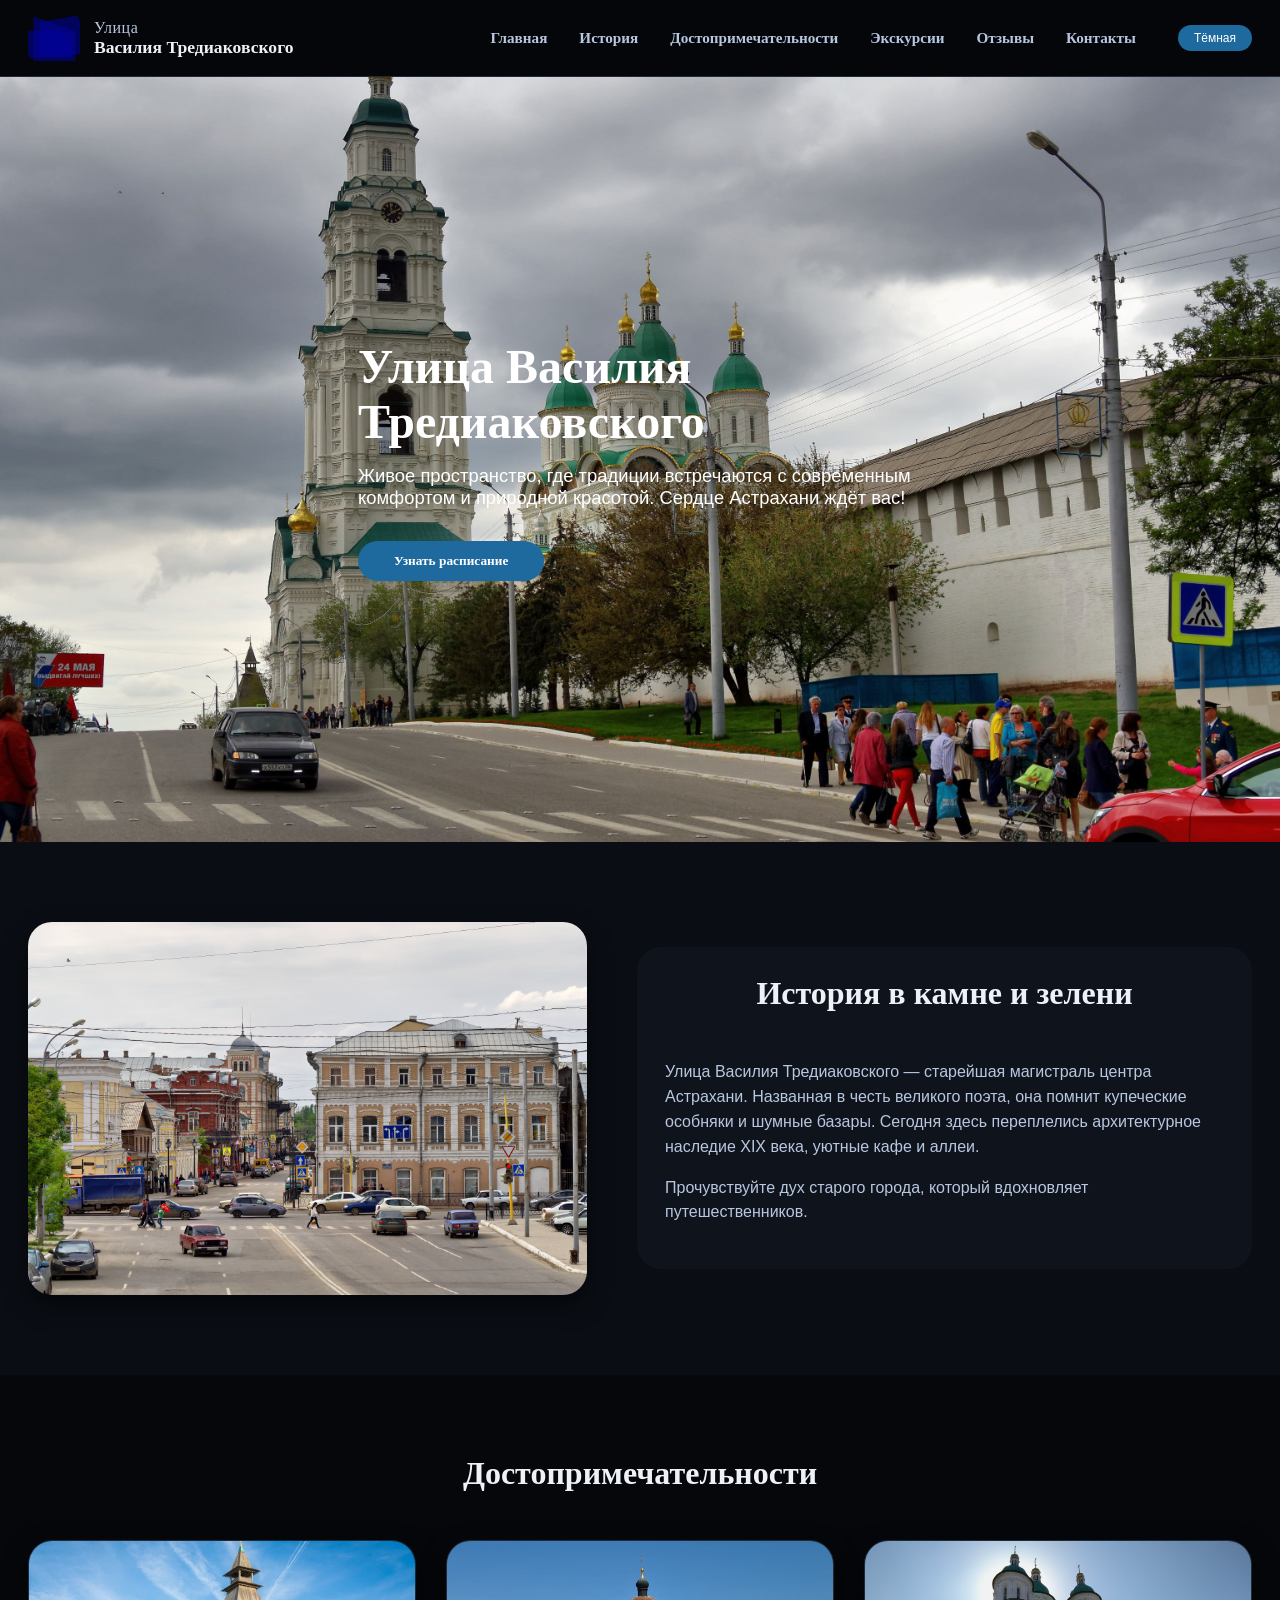
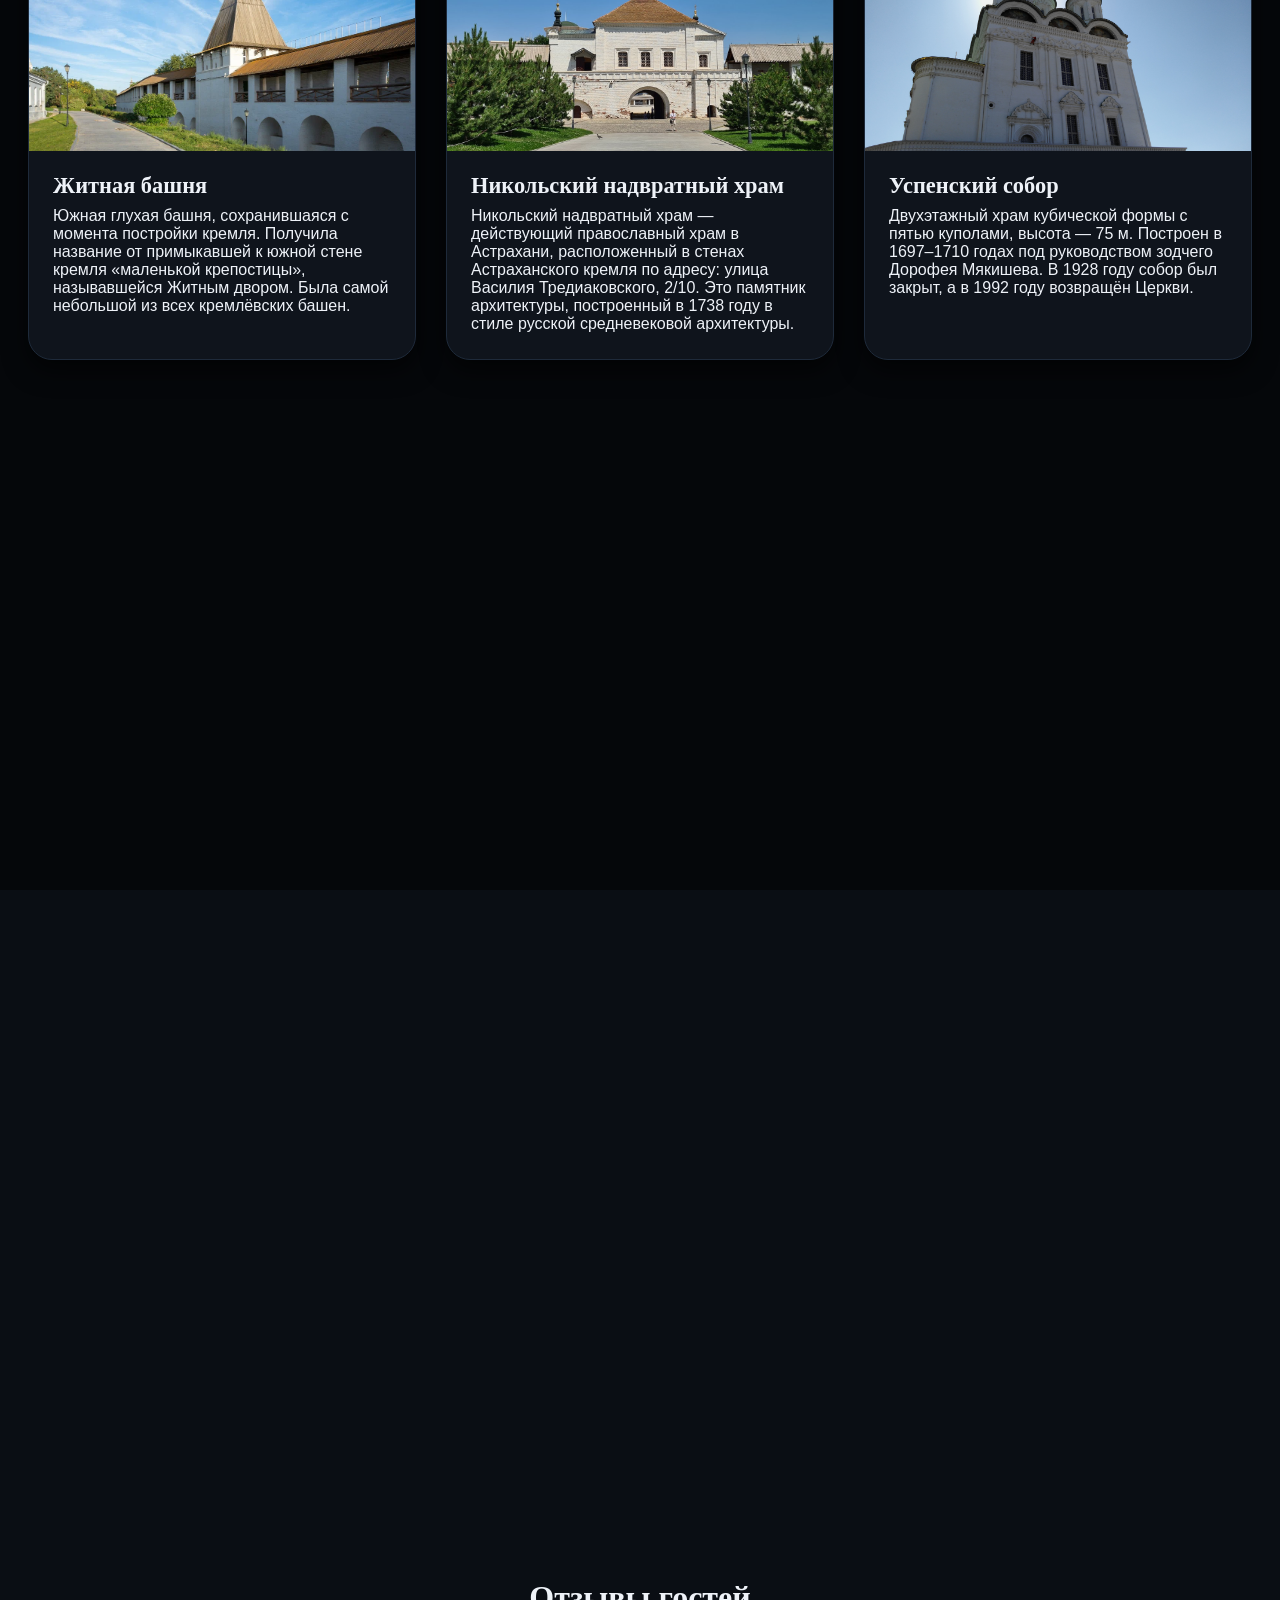
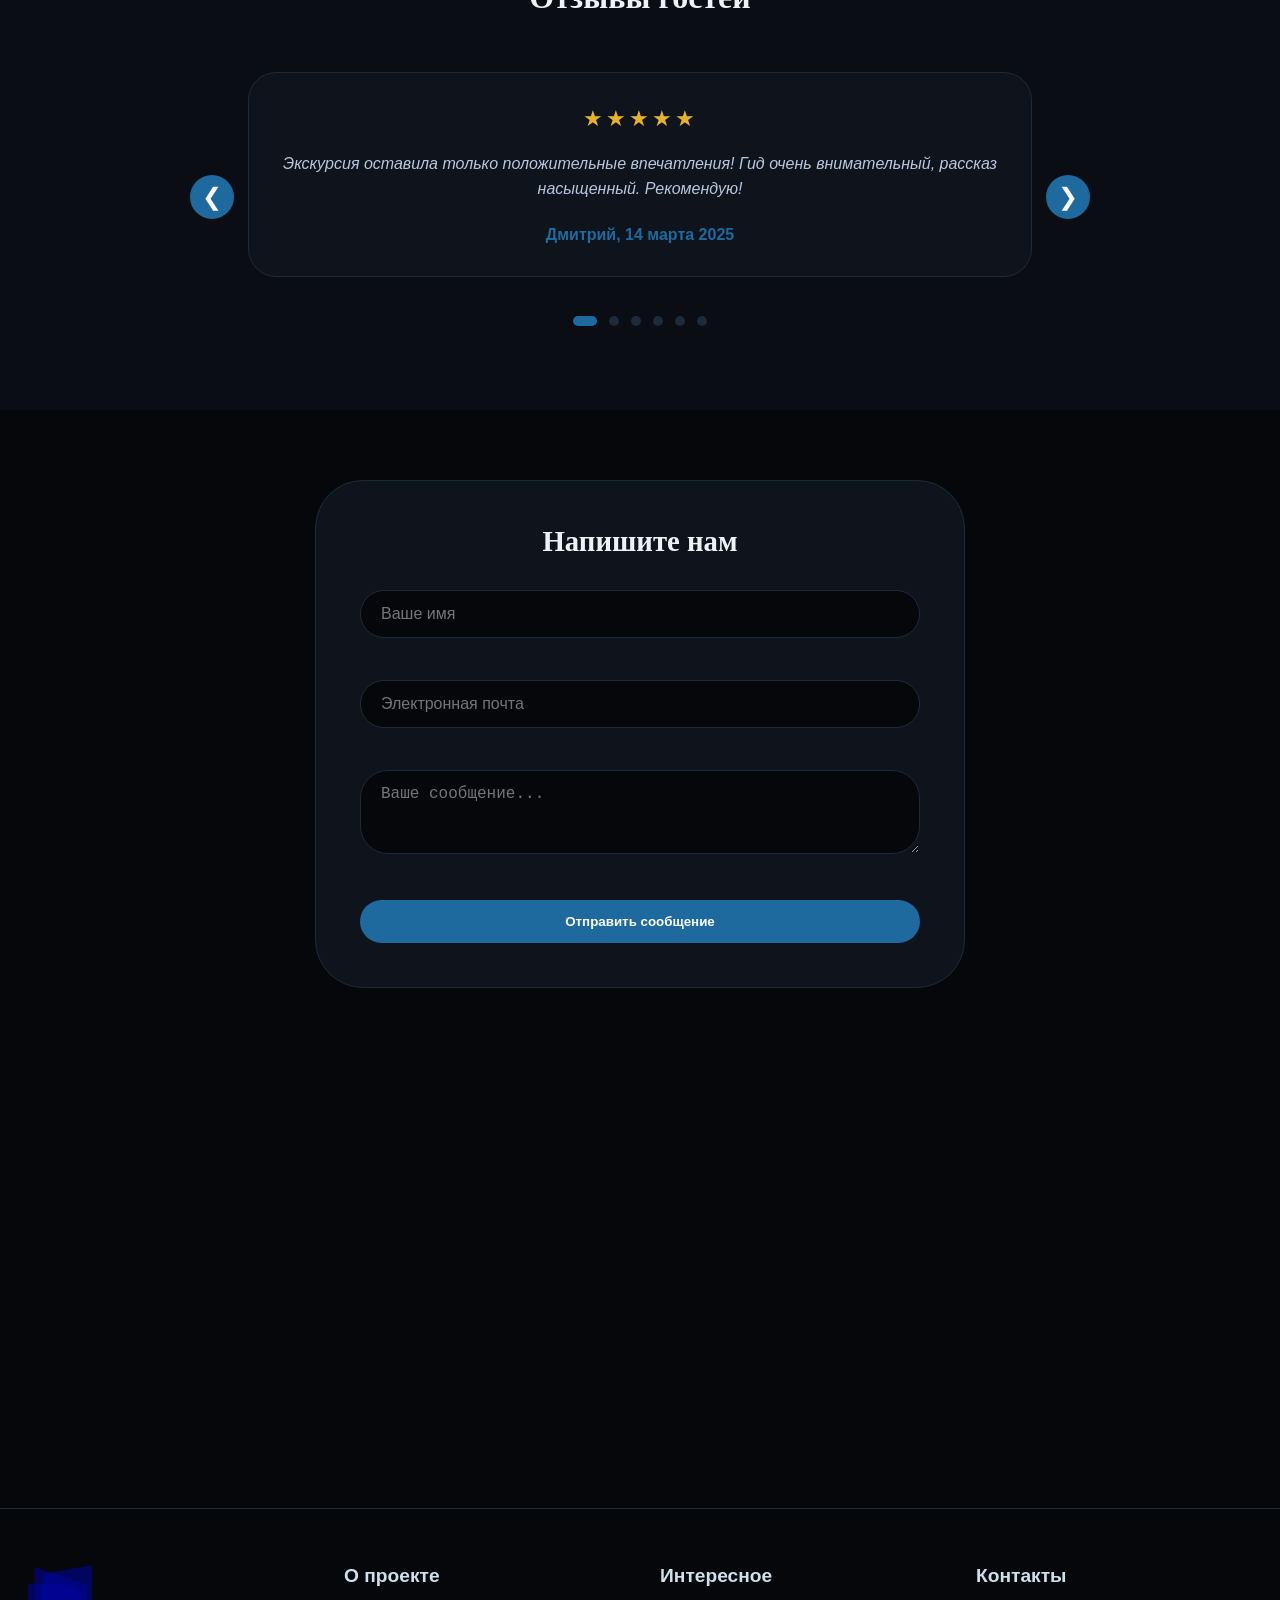
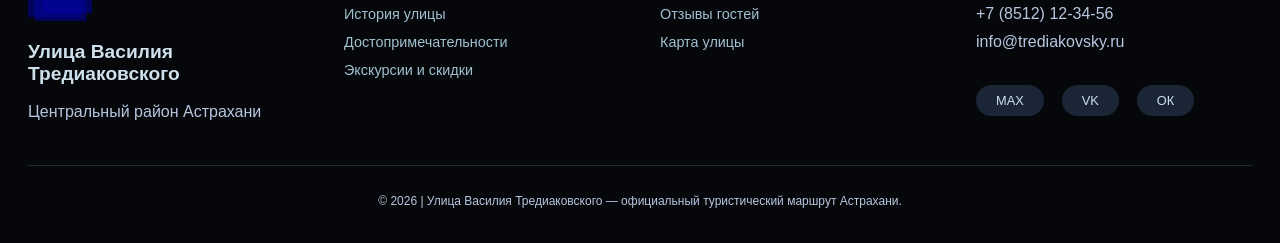
==== commit 0d84482a: "Update index.html" ====
--- a/index.html
+++ b/index.html
@@ -5,7 +5,7 @@
     <meta charset="UTF-8">
     <meta name="viewport" content="width=device-width, initial-scale=1.0, user-scalable=yes">
     <title>Улица Василия Тредиаковского | Астрахань</title>
-    <link rel="stylesheet" href="./css/style.css">
+    <link rel="stylesheet" href="css/style.css">
     <script src="https://api-maps.yandex.ru/2.1/?&lang=ru_RU" type="text/javascript"></script>
 </head>
 
@@ -265,7 +265,7 @@
         </div>
     </footer>
 
-    <script src="./js/main.js"></script>
+    <script src="js/main.js"></script>
 </body>
 
-</html>+</html>
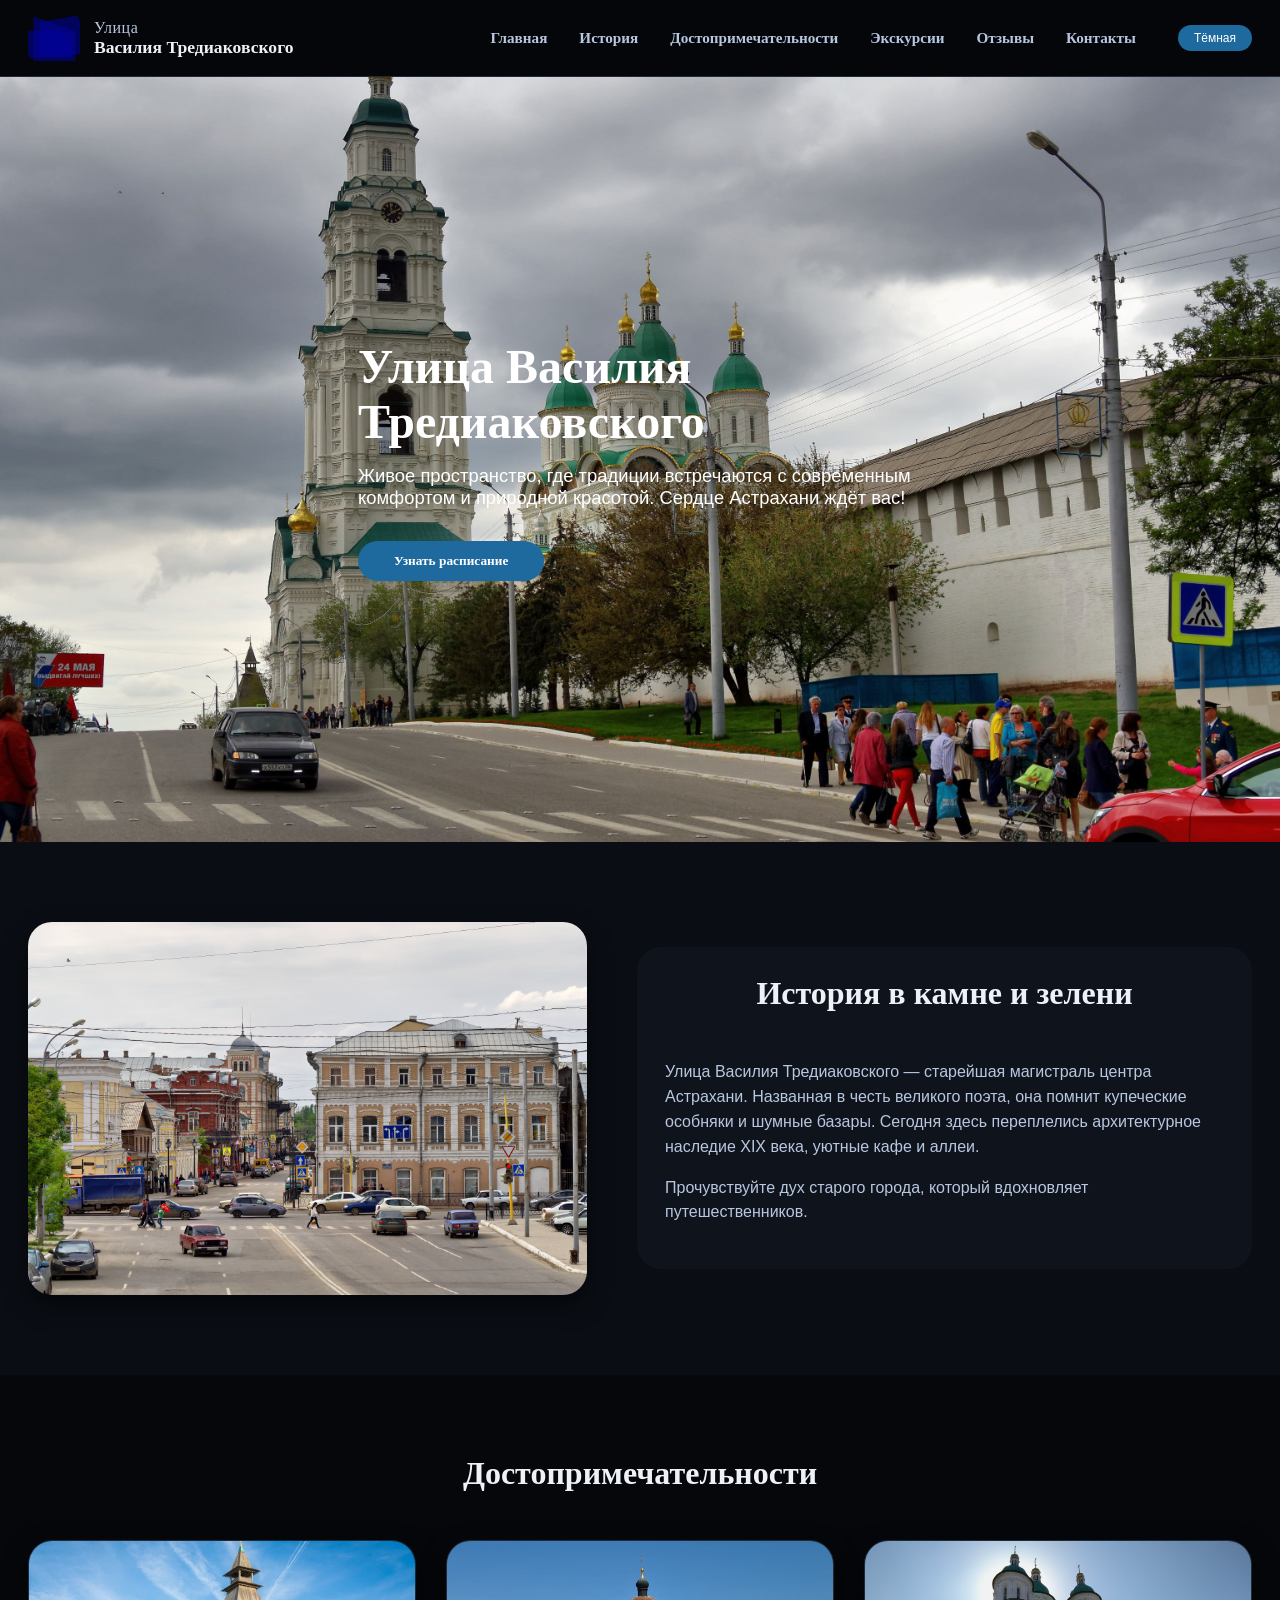
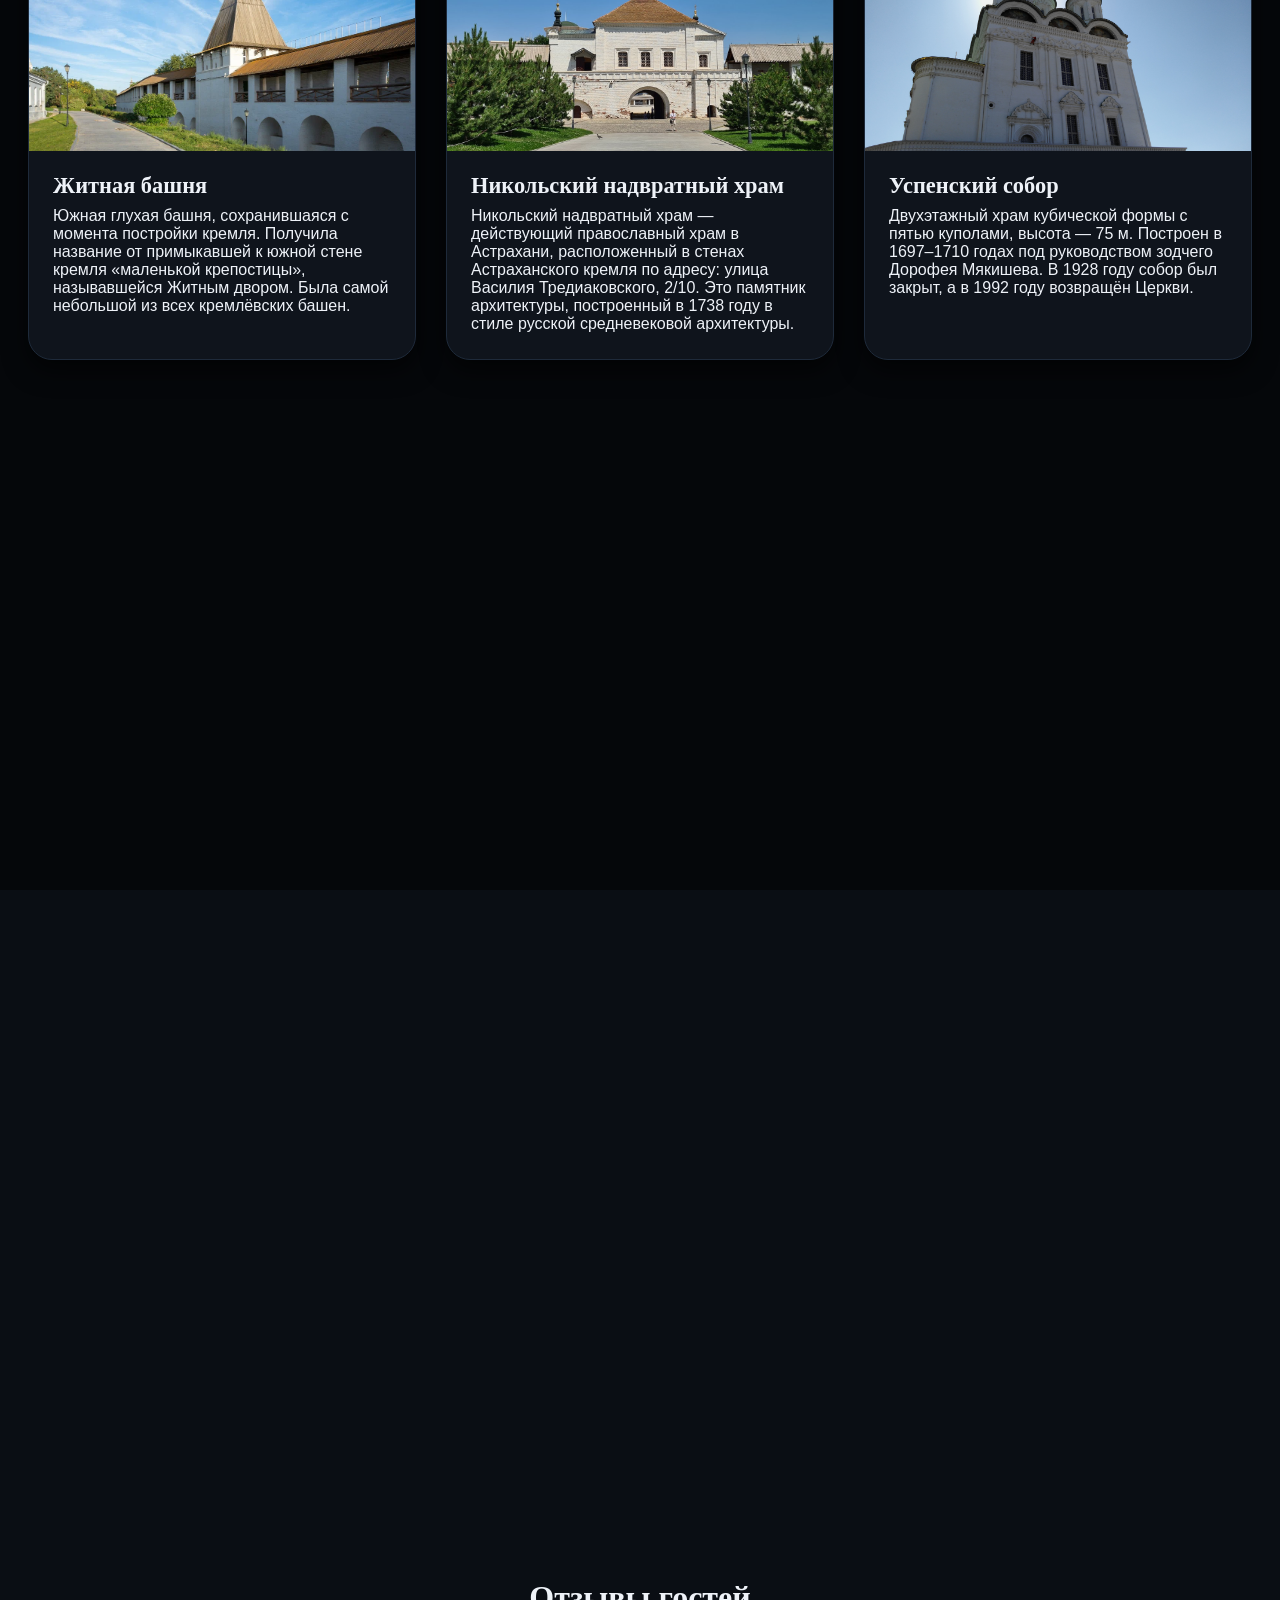
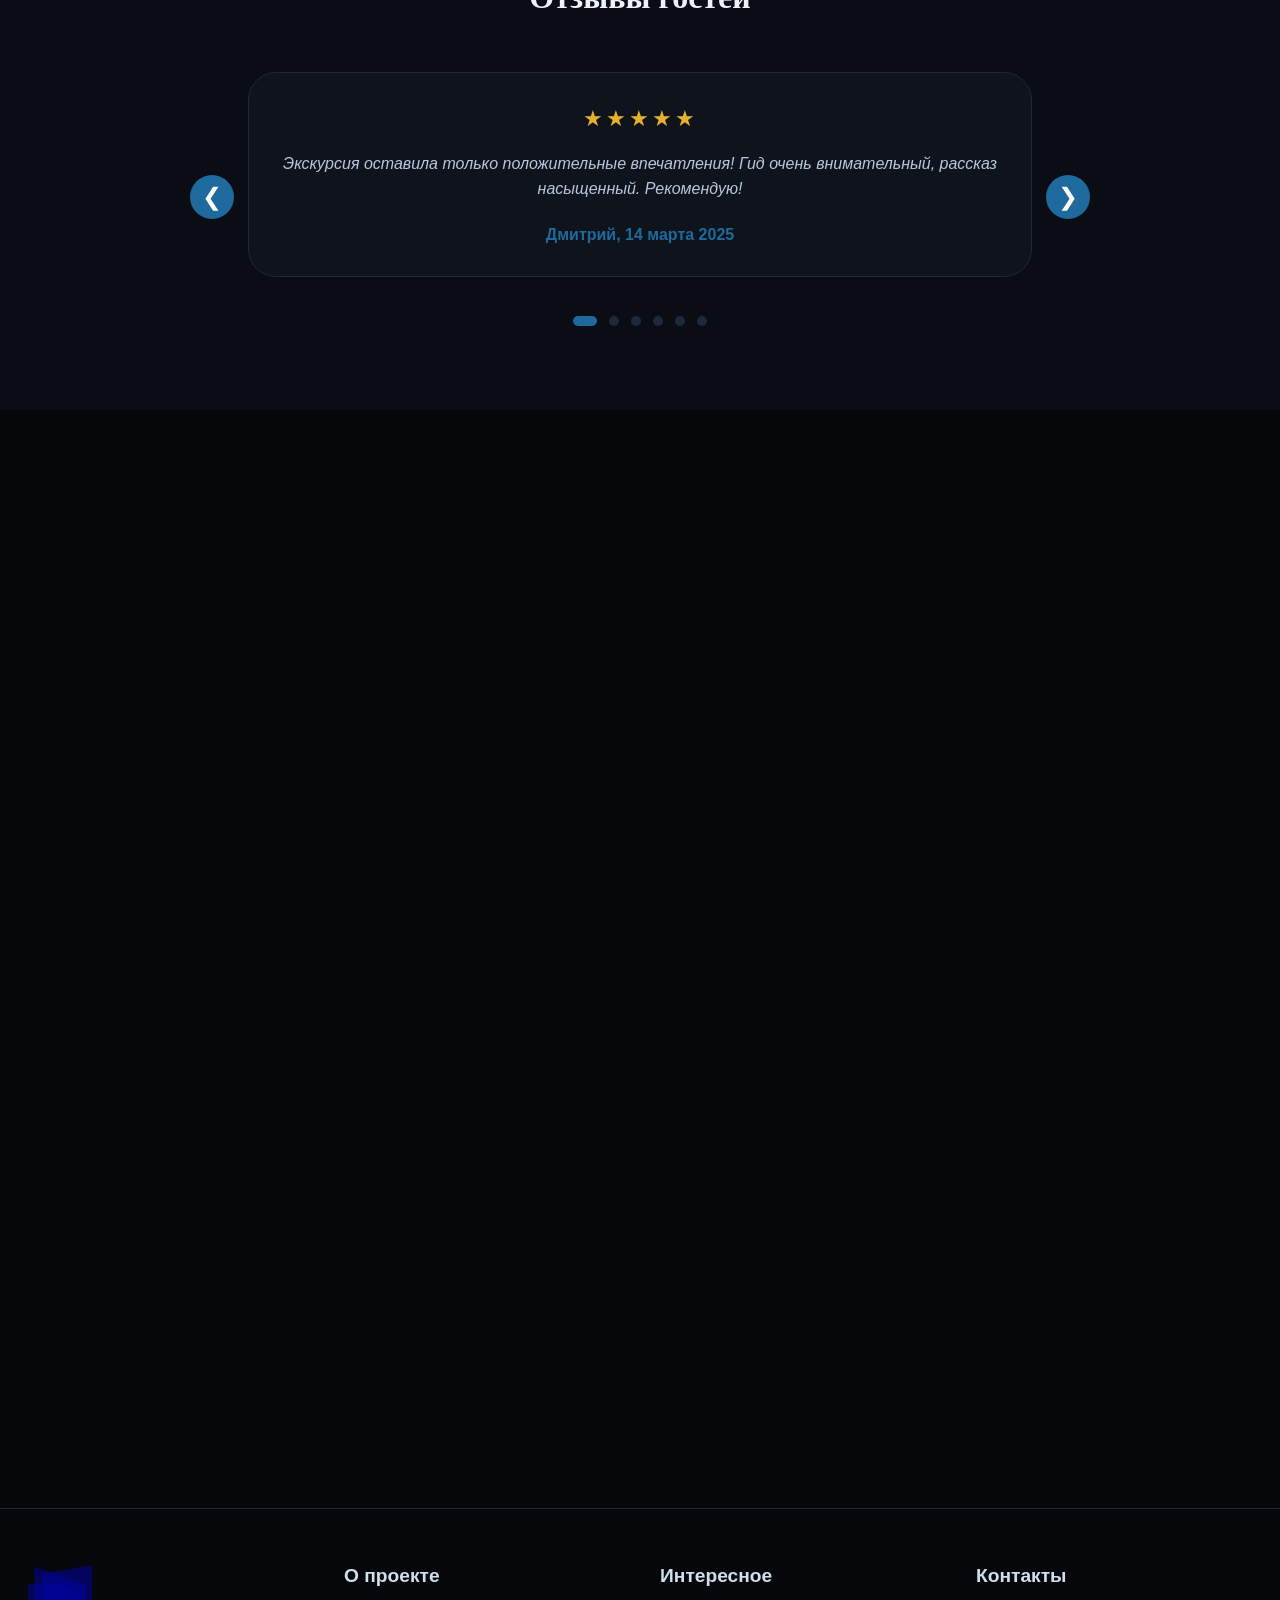
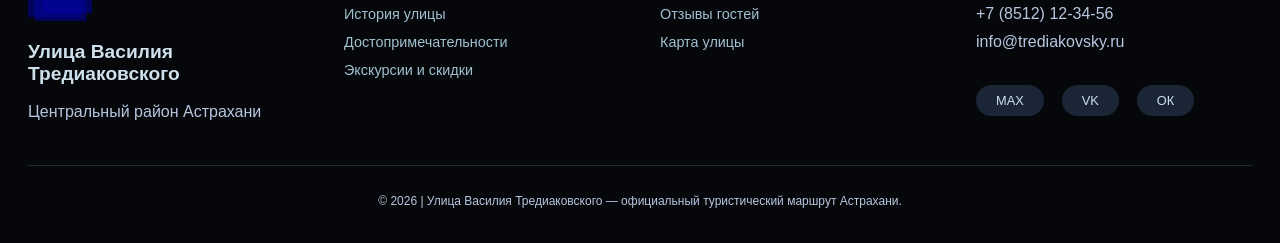
==== commit 87ca9092: "Update index.html" ====
--- a/index.html
+++ b/index.html
@@ -6,7 +6,7 @@
     <meta name="viewport" content="width=device-width, initial-scale=1.0, user-scalable=yes">
     <title>Улица Василия Тредиаковского | Астрахань</title>
     <link rel="stylesheet" href="css/style.css">
-    <script src="https://api-maps.yandex.ru/2.1/?&lang=ru_RU" type="text/javascript"></script>
+    <script src="https://api-maps.yandex.ru/2.1/?&lang=ru_RU"></script>
 </head>
 
 <body>
